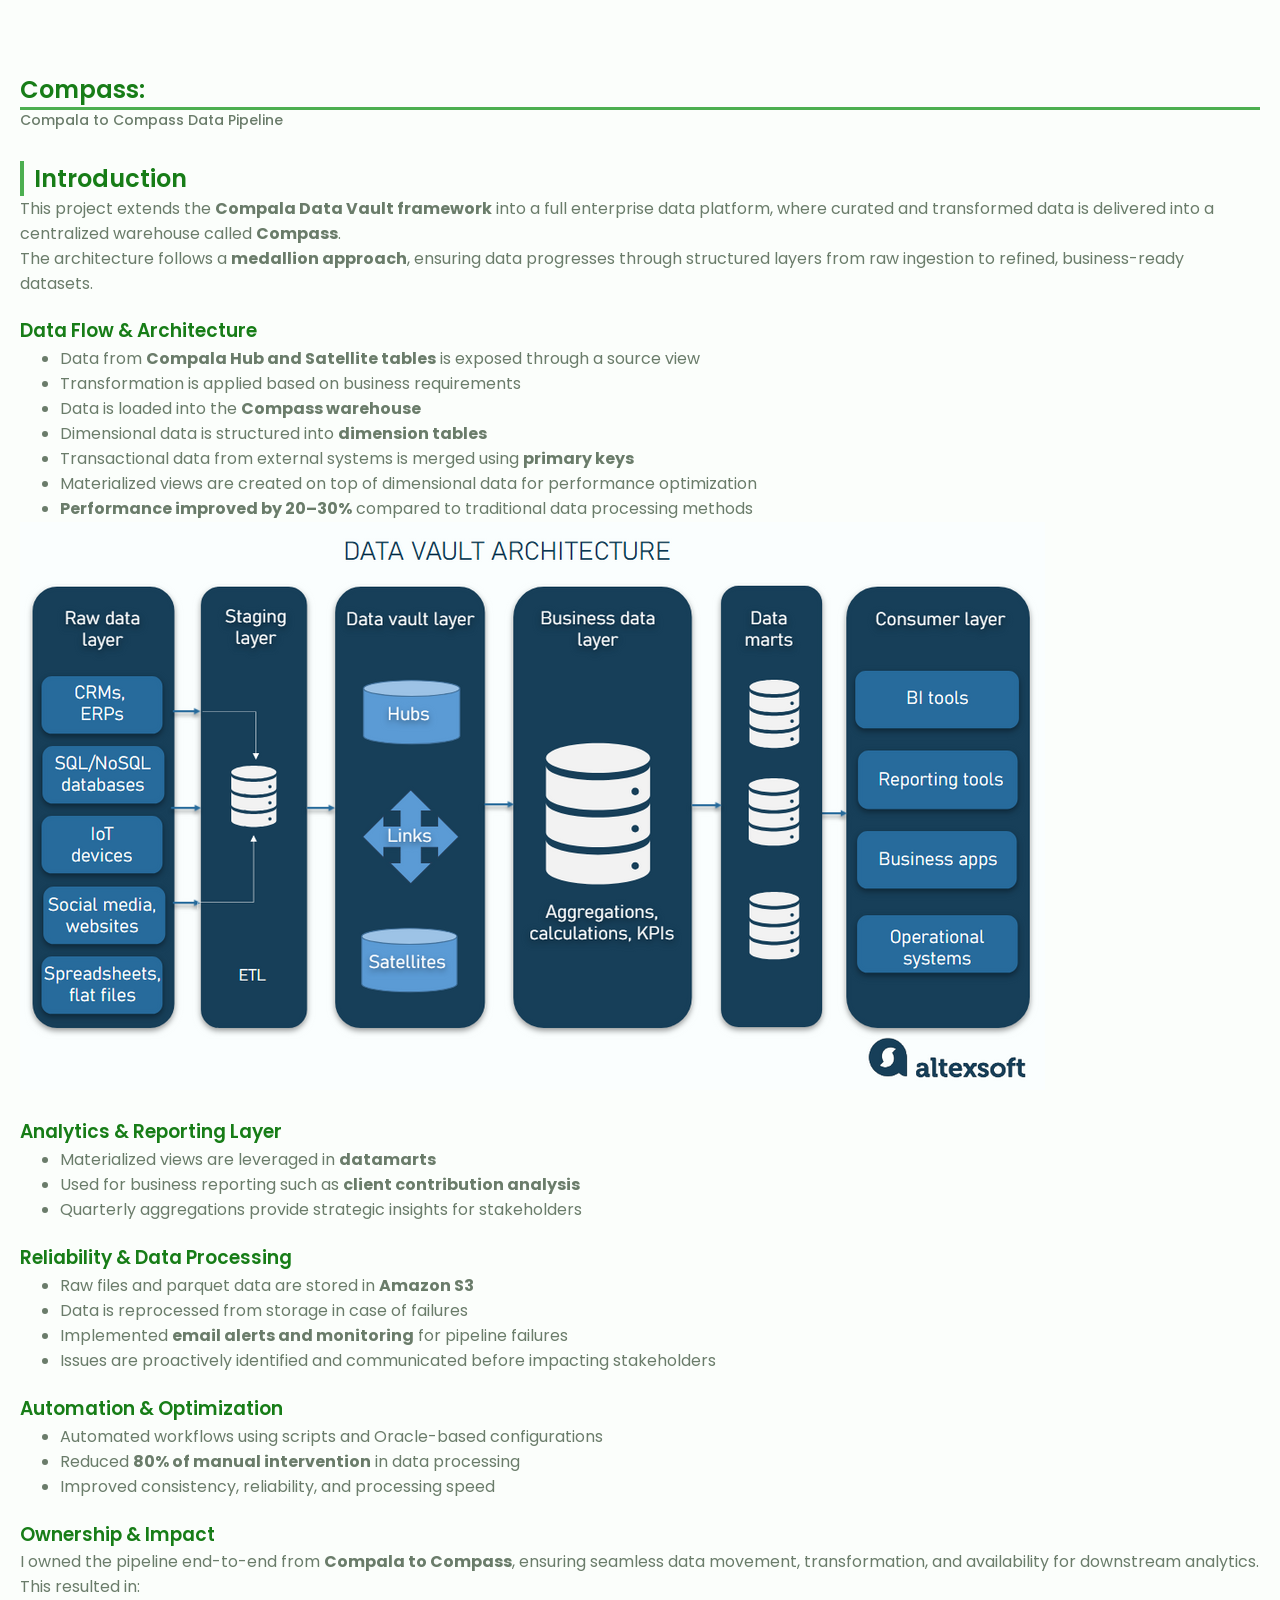
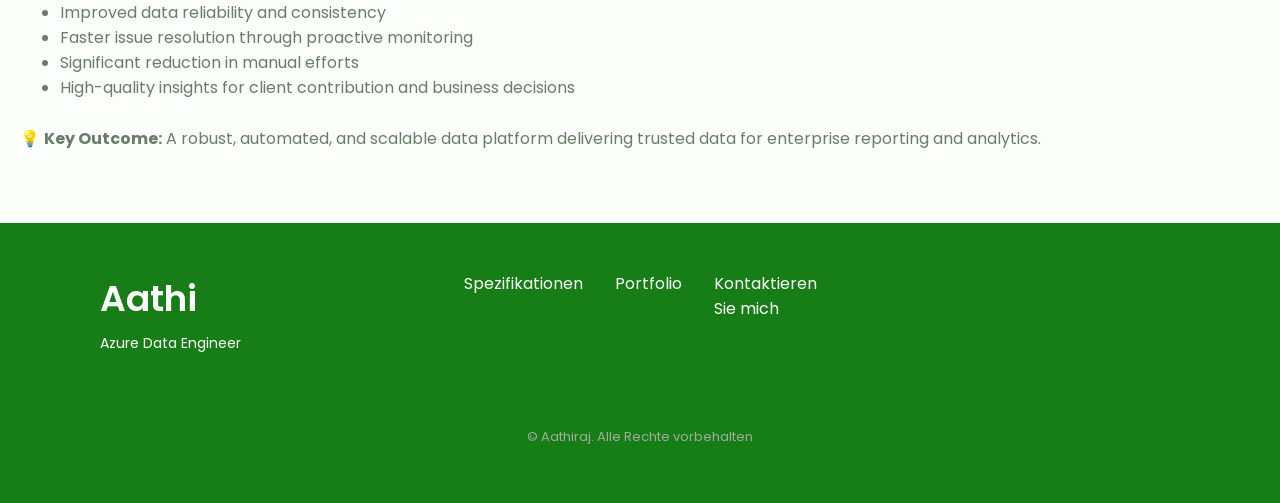
==== compass.html @ 7d958e1e "Add files via upload" ====
<!DOCTYPE html>
<html lang="en">
<head>
    <meta charset="UTF-8">
    <meta http-equiv="X-UA-Compatible" content="IE=edge">
    <meta name="viewport" content="width=device-width, initial-scale=1.0">
    <link rel="stylesheet" href="https://unicons.iconscout.com/release/v4.0.0/css/line.css">
    <link rel="stylesheet" href="https://cdnjs.cloudflare.com/ajax/libs/font-awesome/6.4.2/css/all.min.css" integrity="sha512-z3gLpd7yknf1YoNbCzqRKc4qyor8gaKU1qmn+CShxbuBusANI9QpRohGBreCFkKxLhei6S9CQXFEbbKuqLg0DA==" crossorigin="anonymous" referrerpolicy="no-referrer" />
    <link rel="stylesheet" href="contents/css/swiper-bundle.min.css">
    <link rel="stylesheet" href="contents/css/compala.css">
    <title>Willkommen an alle</title>
</head>
<body>
    <div class="compala_container">
        <section>
            <h1 class="home_title">Compass: <h5 class="home__subtitle">Compala to Compass Data Pipeline</h5></h1>
            <h2 class="compala_h2">Introduction</h2>
            <p>
                This project extends the <strong>Compala Data Vault framework</strong> into a full enterprise data platform, 
                where curated and transformed data is delivered into a centralized warehouse called <strong>Compass</strong>.
            </p>

            <p>
                The architecture follows a <strong>medallion approach</strong>, ensuring data progresses through structured layers 
                from raw ingestion to refined, business-ready datasets.
            </p>

            <h3>Data Flow & Architecture</h3>
            <ul class="compala_ul">
                <li>Data from <strong>Compala Hub and Satellite tables</strong> is exposed through a source view</li>
                <li>Transformation is applied based on business requirements</li>
                <li>Data is loaded into the <strong>Compass warehouse</strong></li>
                <li>Dimensional data is structured into <strong>dimension tables</strong></li>
                <li>Transactional data from external systems is merged using <strong>primary keys</strong></li>
                <li>Materialized views are created on top of dimensional data for performance optimization</li>
                <li><strong>Performance improved by 20–30%</strong> compared to traditional data processing methods</li>
            </ul>
            <img src="./contents/images/compass_img.png" alt="" srcset="">
            <h3>Analytics & Reporting Layer</h3>
            <ul class="compala_ul">
                <li>Materialized views are leveraged in <strong>datamarts</strong></li>
                <li>Used for business reporting such as <strong>client contribution analysis</strong></li>
                <li>Quarterly aggregations provide strategic insights for stakeholders</li>
            </ul>

            <h3>Reliability & Data Processing</h3>
            <ul class="compala_ul">
                <li>Raw files and parquet data are stored in <strong>Amazon S3</strong></li>
                <li>Data is reprocessed from storage in case of failures</li>
                <li>Implemented <strong>email alerts and monitoring</strong> for pipeline failures</li>
                <li>Issues are proactively identified and communicated before impacting stakeholders</li>
            </ul>

            <h3>Automation & Optimization</h3>
            <ul class="compala_ul">
                <li>Automated workflows using scripts and Oracle-based configurations</li>
                <li>Reduced <strong>80% of manual intervention</strong> in data processing</li>
                <li>Improved consistency, reliability, and processing speed</li>
            </ul>

            <h3>Ownership & Impact</h3>
            <p>
                I owned the pipeline end-to-end from <strong>Compala to Compass</strong>, ensuring seamless data movement, 
                transformation, and availability for downstream analytics. This resulted in:
            </p>
            <ul class="compala_ul">
                <li>Improved data reliability and consistency</li>
                <li>Faster issue resolution through proactive monitoring</li>
                <li>Significant reduction in manual efforts</li>
                <li>High-quality insights for client contribution and business decisions</li>
            </ul><br>

            <p>
                💡 <strong>Key Outcome:</strong> A robust, automated, and scalable data platform delivering trusted data for enterprise reporting and analytics.
            </p>
        </section>    
    </div>
    <footer class="footer">
        <div class="footer__bg">
            <div class="footer__container container grid">
                <div>
                    <h1 class="footer__title">Aathi</h1>
                    <span class="footer__subtitle">Azure Data Engineer</span>
                </div>
                <ul class="footer__links">
                    <li>
                        <a href="#services" class="footer__link">Spezifikationen</a>
                    </li>
                    <li>
                        <a href="#portfolio" class="footer__link">Portfolio</a>
                    </li>
                    <li>
                        <a href="#contact" class="footer__link">Kontaktieren Sie mich </a>
                    </li>
                </ul>
                <div class="footer__socials">
                    <a href="https://www.facebook.com/profile.php?id=100008416260749" target="_blank" class="footer__social">
                        <i class="uil uil-facebook-f"></i>
                    </a>
                    <a href="https://www.instagram.com/t._.e._.d.__.d._.y/?igshid=NTc4MTIwNjQ2YQ" target="_blank" class="footer__social">
                        <i class="uil uil-instagram"></i>                        
                    </a>
                    <a href="https://www.linkedin.com/in/aathi-raj-h-8255a71b0/" target="_blank" class="footer__social">
                        <i class="uil uil-linkedin"></i>                            
                    </a>
                    <a href="https://github.com/Aathi-Raj-H" target="_blank" class="footer__social">
                        <i class="uil uil-github"></i>                            
                    </a>
                </div>                
            </div>
            <p class="footer__copy">&#169; Aathiraj. Alle Rechte vorbehalten</p>
        </div>
    </footer>
    
    <a href="#" class="scrollup show-scroll" id="scroll-up">
        <i class="uil uil-arrow-up scrollup__icon"></i>
    </a>


    <script src="contents/js/swiper-bundle.min.js"></script>
    <script src="contents//js/index.js"></script>
    
    <script>
        
    </script>
    
</body>
</html>
---- contents/css/compala.css ----
@import url('https://fonts.googleapis.com/css2?family=Poppins:wght@400;500;600&display=swap');

:root{
    --header-height: 3rem;
    --hue-color: 120 ;

    --first-color: hsl(var(--hue-color),69%,29%);
    --first-color-second: hsl(var(--hue-color),69%,29%) ;
    /* --first-color: hsl(var(--hue-color),69%,29%); */
    /* --first-color-second: hsl(var(--hue-color),69%,61%) ; */
    --first-color-alt: hsl(var(--hue-color),57%,53%) ;
    --first-color-lighter: hsl(var(--hue-color),92%,85%);
    --title-color: hsl(var(--hue-color),8%,15%);
    --text-color: hsl(var(--hue-color),8%,45%);
    --text-color-light: hsl(var(--hue-color),8%,65%);
    --input-color: hsl(var(--hue-color),70%,96%);
    --body-color: hsl(var(--hue-color),60%,99%);
    --container-color: #fff ;
    --scroll-bar-color:hsl(var(--hue-color),12%,90%);
    --scroll-thumb-color:hsl(var(--hue-color),12%,80%);

    --body-font: 'Poppins', sans-serif;

    --big-font-size: 2rem ;
    --h1-font-size: 1.5rem;
    --h2-font-size: 1.25rem;
    --h3-font-size: 1.125rem;
    --normal-font-size: .938rem;
    --small-font-size: .813rem;
    --smaller-font-size: .75rem;

    --font-medium: 500;
    --font-semi-bold: 600;


    --mb-0-25: .25rem;
    --mb-0-5: .5rem;
    --mb-0-75: .75rem;
    --mb-1: 1rem;
    --mb-1-5: 1.5rem;
    --mb-2: 2rem;
    --mb-2-5: 2.5rem;
    --mb-3: 3rem;


    --z-tooltip: 10;
    --z-fixed: 100 ;
    --z-modal: 1000; 
}


@media screen and (min-width: 968px) {
    :root{
        --big-font-size: 3rem ;
        --h1-font-size: 2.25rem;
        --h2-font-size: 1.5rem;
        --h3-font-size: 1.25rem;
        --normal-font-size: 1rem;
        --small-font-size: .875rem;
        --smaller-font-size: .813rem;
    }  
}

body.dark-theme{
    
    --first-color-second: hsl(var(--hue-color),30%,8%) ;
    --title-color: hsl(var(--hue-color),8%,95%);
    --text-color: hsl(var(--hue-color),8%,75%);
    --input-color: hsl(var(--hue-color),29%,16%);
    --body-color: hsl(var(--hue-color),28%,12%);
    --container-color: hsl(var(--hue-color),29%,16%);
    --scroll-bar-color:hsl(var(--hue-color),12%, 48%);
    --scroll-thumb-color:hsl(var(--hue-color),12%, 36%);
}

.nav__btns{
    display: flex;
    align-items: center;
}
.change-theme{
    font-size: 1.25rem;
    color: var(--title-color);
    margin-right: var(--mb-1);
    cursor: pointer;
}
.change-theme:hover{
    color: var(--first-color);
}

*{
    box-sizing: border-box;
    padding: 0;
    margin: 0;
    user-select: none;
}

html{
    scroll-behavior: smooth;
}
body{
    margin: 0 0 var(--header-height) 0;
    font-family: var(--body-font);
    font-size: var(--normal-font-size);
    background-color: var(--body-color);
    color:var(--text-color);
}

h1,h2,h3,h4{
    color: var(--title-color);
    font-weight: var(--font-semi-bold);
}

ul{
    list-style-type: none;
}
a{
    text-decoration: none;
}
img{
    max-width: 100%;
    height: auto;

}

.section{
    padding: 0rem 0 4rem;
}

.section__title{
    font-size: var(--h1-font-size);
}
.section__title:hover{
    color: var(--first-color);
}
.section__subtitle{
    display: block;
    font-size: var(--small-font-size);
    margin-bottom: var(--mb-3);
}
.section__title,.section__subtitle{
    text-align: center;
}


.container{
    max-width: 1080px;
    margin-left: var(--mb-1-5);
    margin-right: var(--mb-1-5);
}
.grid{
    display: grid;
    gap:1.5rem;
}
.header{
    width: 100%;
    position: fixed;
    bottom: 0;
    left: 0;
    z-index: var(--z-fixed);
    background-color: var(--body-color) ;
}

.nav{
    max-width:1080px;
    height: var(--header-height);
    display: flex;
    justify-content: space-between;
    align-items: center;
}
.nav__logo, .nav__toggle{
    color: var(--title-color);
    font-weight: var(--font-medium);
}

.nav__logo:hover{
    color: var(--first-color);
}
.nav__toggle{
    font-size: 1.1rem;
    cursor: pointer;
}
.nav_toggle:hover{
    color: var(--first-color);
}
@media screen and (max-width: 767px) {
    .nav__menu{
        position: fixed;
        bottom: -100%;
        left: 0;
        width: 100%;
        background-color: var(--body-color);
        padding: 2rem 1.5rem 4rem;
        box-shadow: 0 -1px 4px rgba(0,0,0,.15);
        border-radius: 1.5rem 1.5rem 0 0;
        transition: .3s;
    }
    
}
.nav__list{
    grid-template-columns: repeat(3, 1fr);
    gap:2rem;
}
.nav__link{
    display: flex;
    flex-direction: column;
    align-items: center;
    font-size: var(--small-font-size);
    color: var(--title-color);
    font-weight: var(--font-medium);
}
.nav__link:hover{
    color:var(--first-color);
}
.nav__icon{
    font-size: 1.2rem;
}
.nav__close{
    position: absolute;
    right: 1.3rem;
    bottom: 0.5rem;
    font-size: 1.5rem;
    cursor: pointer;
    color: var(--first-color);
}
.nav__close:hover{
    color:var(--first-color-alt)
}

.show-menu{
    bottom: 0;
}
.active-link{
    color: var(--first-color);    
}
.scroll-header{
    box-shadow: 0 -2px 4px rgba(0,0,0,.15);
}
.home__container{
    gap: 1rem;
}
.home__content{
    grid-template-columns: .5fr 3fr;
    padding-top:3.5rem;
    align-items: center;
}

.home__social{
    display: grid;
    grid-template-columns: max-content;
    row-gap: 1rem;
}

.home__social-icon{
    font-size: 1.25rem;
    color: var(--first-color);
}
.home__social-icon:hover{
    color: var(--first-color-alt);
}
.home__blob{
    width: 100%;
    fill: var(--first-color);
}
.home__blob-img{
    width: 185px;
    width: 110%;
  height: 110%;
  object-fit: cover;
}

.home__data{
    grid-column: 1/3;
}
.home__title{
    font-size: var(--h2-font-size);
}
.home__subtitle{
    font-size: var(--small-font-size);
    color: var(--text-color);
    font-weight: var(--font-medium);
    margin-bottom: var(--mb-0-75);
}
.home__description{
    margin-bottom: var(--mb-2);
    /* font-size: 90%; */
    text-align: justify;
    /* word-spacing: -3px; */
}
.home__scroll{
    display: none;
}
.home__scroll-button{
    color: var(--first-color);
    transition: .3s;
}
.home__scroll-button:hover{
    transform: translateY(.25rem);
}
.home__scroll-mouse{
    font-size: 2rem;
}
.home__scroll-name{
    font-size: var(--small-font-size);
    color: var(--title-color);
    font-weight: var(--font-medium);
    margin-right: var(--mb-0-25);
}
.home__scroll-arrow{
    font-size: 1.25rem;
}




.compala_container {
        max-width: 100%;
        margin: auto;
        padding: 40px 20px;
        /* background: #fff; */
    }

    /* h1, h2, h3 {
        color: #1a1a1a;
    } */

    h1, h2, h3{
        color : var(--first-color);
    }

    .home_title{
        margin-top: 2rem;
        border-bottom: 3px solid #4CAF50;
    }

    h2 {
        margin-top: 30px;
        border-left: 4px solid #4CAF50;
        padding-left: 10px;
    }

    h3 {
        margin-top: 20px;
    }

    .highlight {
        background: #f1f1f1;
        padding: 10px;
        border-left: 4px solid #4CAF50;
        margin: 10px 0;
    }

    table {
        width: 100%;
        border-collapse: collapse;
        margin: 20px 0;
    }

    table, th, td {
        border: 1px solid #ddd;
    }

    th, td {
        padding: 10px;
        text-align: left;
    }

    th {
        background-color: #4CAF50;
        color: white;
    }

    code {
        /* background: #eee; */
        padding: 3px 6px;
        border-radius: 4px;
    }
    .compala_ul{
        list-style-type: disc;
        padding: 1px 40px;
    }
    .footer-note {
        margin-top: 40px;
        font-style: italic;
        color: #555;
    }

@media screen and (max-width: 550px) {
    table {
        font-size: small;
        /* width: 20%; */
        border-collapse: collapse;
        margin: 10px 0;
    }

    table, th, td {
        border: 1px solid #ddd;
    }

    th, td {
        padding: 5px;
        text-align: left;
    }

    th {
        background-color: #4CAF50;
        color: white;
    }

}

.button{
    display: inline-block;
    background-color: var(--first-color);
    color: #fff;
    padding: 1rem;
    border-radius: .5rem;
    font-weight: var(--font-medium);
}
.buttons:hover{
    background-color: var(--first-color-alt);
}
.button__icon{
    font-size: 1.25rem;
    margin-right: var(--mb-0-5);
    transition: .3s;
}
.button--flex{
    display: inline-flex;
    align-items: center;
}
.button--small{
    padding: 0.75rem 1rem;
}
.button--white{
    background-color: #fff;
    color: var(--first-color);
}
.button--white:hover{
    background-color: #fff;
}
.button--link{
    padding: 0;
    background-color: transparent;
    color: var(--first-color-alt);
}
.button--link:hover{
    background-color: transparent;
    color: var(--first-color-alt);
}

.about__img{
    height: 600px;
    width: 200px;
    border-radius: .5rem;
    justify-self: center;
    align-self: center;
}
.about__description{
    text-align: center;
    margin-bottom: var(--mb-2-5);
    /* font-size: 90%; */
}

.about__info{
    display: flex;
    justify-content: space-between;
    margin-bottom: var(--mb-2-5);
}
.about__info-title{
    font-size: var(--h2-font-size);
    font-weight:var(--font-semi-bold);
    color: var(--title-color);
}
.about__info-name{
    font-size:var(--smaller-font-size) ;
}
.about__info-title,.about__info-name{
    display: block;
    text-align: center;
}
.about__buttons{
    display: flex;
    flex-direction: column;
    align-items: center;
}



.skills__container{
    row-gap: 0;
}
.skills__header{
    display: flex;
    align-items:center;
    margin-bottom: var(--mb-2-5);
    cursor: pointer;
}
.skills__icon, .skills__arrow{
    font-size: 2rem;
    color: var(--first-color);
}
.skills__icon{
    margin-right: var(--mb-0-75);
}
.skills__title{
    font-size: var(--h3-font-size);
}
.skills__subtitle{
    font-size: var(--small-font-size);
    color: var(--text-color-light);
}
.skills__arrow{
    margin-left: auto;
    transition: .4s;
}
.skills__list{
    row-gap: 1.5rem;
    padding-left: 2.7rem;
}
.skills__title{
    display: flex;
    justify-content: space-between;
    margin-bottom: var(--mb-0-5);
}
.skills__name{
    font-size: var(--normal-font-size);
    font-weight: var(--font-medium);
}
.skills__name{
    font-size: var(--normal-font-size);
    font-weight: var(--font-medium);
}
.skills__bar, .skills__percentage{
    height: 5px;
    border-radius: .25rem;
}
.skills__bar{
    background-color: var(--first-color-lighter);
}
.skills__percentage{
    display: block;
    background-color: var(--first-color);
}
.skills__databricks{
    width: 90%;
}
.skills__adf{
    width: 80%;
}
.skills__js{
    width: 70%;
}
.skills__react{
    width: 70%;
}
.skills__excel{
    width: 70%;
}
.skills__node{
    width: 40%;
}
.skills__tableau{
    width: 70%;
}
.skills__python{
    width: 85%;
}
.skills__devops{
    width: 75%;
}
.skills__powerbi{
    width: 70%;
}
.skills__close .skills__list{
    height: 0;
    overflow: hidden;
}
.skills__open .skills__list{
    height: max-content;
    margin-bottom: var(--mb-2-5);
}
.skills__open .skills__arrow{
    transform:rotate(-180deg);
}


.qualification__tabs{
    display: flex;
    justify-content: center;
    /* margin-bottom: var(--mb-2); */
}

.qualification__button{
    font-size: var(--h3-font-size);
    font-weight: var(--font-medium);
    cursor: pointer;
}
.qualification__button:hover{
    color: var(--first-color);
}
.qualification__icon{
    font-size: 1.8rem;
    margin-right: var(--mb-0-25);
}
.qualification__data{
    display: grid;
    grid-template-columns: 1fr max-content 1fr;
    column-gap: 1.5rem;
}
.qualification__title{
    font-size: var(--normal-font-size);
    font-weight: var(--font-medium);
}
.qualification__subtitle{
    display: inline-block;
    font-size: var(--small-font-size);
    /* margin-bottom: var(--mb-1); */
}
.qualification__calendar{
    font-size: var(--smaller-font-size);
    color: var(--text-color-light);
}
.qualification__rounder{
    display: inline-block;
    width: 13px;
    height: 13px;
    background-color: var(--first-color);
    border-radius: 50%;
}
.qualification__line{
    display: block;
    width: 1px;
    height: 100%;
    background-color: var(--first-color);
    transform: translate(6px,-7px);
}


.services__container{
    gap: 1.5rem;
    grid-template-columns: repeat(2,1fr);
}

.services__content{
    position: relative;
    background-color:var(--container-color);
    padding: 3.5rem .5rem 1.25rem 1.5rem;
    border-radius: .25rem;
    box-shadow: 0 2px 4px rgba(0,0,0,.15);
    transition: .3s;
}
.services__content:hover{
    box-shadow: 0 4px 8px rgba(0,0,0,.15);
}

.services__icon{
    display: block;
    font-size: 1.5rem;
    color: var(--first-color);
    margin-bottom: var(--mb-1);
}
.services__title{
    font-size: var(--h3-font-size);
    margin-bottom: var(--mb-1);
    font-weight: var(--font-medium);
}
.services__button{
    cursor: pointer;
    font-size: var(--small-font-size);
}

.services__button:hover .button__icon{
    transform: translateX(.25rem);
}

.services__button_exp2{
    cursor: pointer;
    font-size: var(--small-font-size);
}

.services__button_exp2:hover .button__icon{
    transform: translateX(-.25rem);
}

.services__modal{
    position: fixed;
    top: 0;
    left: 0;
    right: 0;
    bottom: 0;
    background-color: rgba(0,0,0,.5);
    display: flex;
    align-items: center;
    justify-content: center;
    padding: 0 1rem;
    z-index: var(--z-modal);
    opacity: 0;
    visibility: hidden;
    transition: .3s;
}
.services__modal-content{
    position: relative;
    background-color:var(--container-color);
    padding: 1.5rem;
    border-radius: .5rem;
}
.services__modal-services{
    row-gap: 1rem;
}
.services__modal-service{
    display: flex;
}
.services__modal-title{
    font-size: var(--h3-font-size);
    font-weight: var(--font-medium);
    margin-bottom: var(--mb-1-5);
}
.services__modal-close{
    position: absolute;
    top: 1rem;
    right: 1rem;
    font-size: 1.5rem;
    color: var(--first-color);
    cursor: pointer;
}

.services__modal-icon{
    color: var(--first-color);
    margin-right: var(--mb-0-25);
}

.active-modal{
    opacity: 1;
    visibility: visible;
}


.portfolio__container{
    overflow: initial;

}
.portfolio__content{
    padding: 0 1.5rem;
}
.portfolio__img{
    width: 295px;
    height: 265px;
    border-radius: .5rem;
    justify-self: center;
}
.portfolio__title{
    font-size: var(--h3-font-size);
    margin-bottom: var(--mb-0-5);
}
.portfolio__description{
    margin-bottom: var(--mb-0-75);
    text-align: justify;
}
.portfolio__button:hover .button__icon{
    transform: translateX(.25rem);
}
.swiper-button-prev::after,
.swiper-button-next::after{
    content: '';
}
.swiper-portfolio-icon{
    font-size: 2rem;
    color: var(--first-color);
}
.swiper-button-prev{
    left: -.5rem;
}
.swiper-button-next{
    right: -.5rem;
}
.swiper-container-horizontal > .swiper-pagination-bullets{
    bottom: -2.5rem;
}
.swiper-pagination-bullet-active{
    background-color: var(--first-color);
}
.swiper-button-prev, .swiper-button-next, .swiper-pagination-bullet{
    outline: none;
}
.project{
    text-align: center;
}
.project__bg{
    background-color: var(--first-color);
    padding-top: 3rem;
}
.project__title{
    font-size:var(--h2-font-size);
    margin-bottom: var(--mb-0-75);
}
.project__description{
    margin-bottom: var(--mb-1-5);
}
.project__title, .project__description{
    color: #fff;
}

.project__img{
    width: 1000px;
    justify-self: right;
}




.testimonial__data, .testimonial__header{
    display: flex;
}
.testimonial__content{
    justify-content: space-between;
    margin-bottom: var(--mb-1);
}
.testimonial__img{
    width: 60px;
    height: 60px;
    border-radius: 50%;
    margin-right: var(--mb-0-75);
}
.testimonial__name{
    font-size: var(--h3-font-size);
    font-weight: var(--font-medium);
}

.testimonial__client{
    font-size: var(--small-font-size);
    color: var(--text-color-light);
}
.testimonial__description{
    margin-top: var(--mb-0-75);
    margin-bottom: var(--mb-2-5);
}
.testimonial__icon-star{
    color: var(--first-color);
}
.swiper-container .swiper-pagination-testimonial{
    bottom: 0;
}



.contact__container{
    row-gap: 3rem;
}
.contact__information{
    display: flex;
    margin-bottom: var(--mb-2);
}
.contact__icon{
    font-size: 1.5rem;
    color: var(--first-color);
    margin-right: var(--mb-0-75);
}
.contact__title{
    font-size: var(--h3-font-size);
    font-weight: var(--font-medium);
}
.contact__subtitle{
    font-style: var(--small-font-size);
    color: var(--text-color-light);
}
.contact__content{
    background-color: var(--input-color);
    border-radius: .5rem;
    padding: 0.75rem 1rem .25rem;
}
.contact__label{
    font-size: var(--smaller-font-size);
    color: var(--title-color);
}
.contact__input{
    width: 100%;
    background-color: var(--input-color);
    color: var(--text-color);
    font-family: var(--body-font);
    font-size: var(--normal-font-size);
    border: none;
    outline: none;
    padding: 0.25rem 0.5rem .5rem 0;
}


.footer{
    padding-top: 2rem;
}
.footer__container{
    row-gap: 3.5rem;
}
.footer__bg{
    background-color: var(--first-color);
    padding: 2rem 0 3rem;
}
.footer__title{
    font-size: var(--h1-font-size);
    margin-bottom: var(--mb-0-25);
}
.footer__subtitle{
    font-size: var(--small-font-size);
}
.footer__links{
    display: flex;
    flex-direction: column;
    row-gap: 1.5rem;
}
.footer__link:hover{
    color: var(--first-color-lighter);    
}
.footer__social{
    font-size: 1.25rem;
    margin-right: var(--mb-1-5);
}
.footer__social:hover{
    color: var(--first-color-lighter);
}
.footer__copy{
    font-size: var(--smaller-font-size);
    text-align: center;
    color: var(--text-color-light);
    margin-top: var(--mb-3);
}
.footer__title, .footer__subtitle, .footer__link, .footer__social{
    color: #fff;
}

.scrollup{
    position: fixed;
    right: 1rem;
    bottom: -20%;
    background-color: var(--first-color);
    opacity: .8;
    padding: 0 .3rem;
    border-radius: .4rem;
    z-index: var(--z-tooltip);
    transition: .4s;
}
.scroll:hover{
    background-color: var(--first-color-alt);
}
.scrollup__icon{
    font-size: 1.5rem;
    color: #fff;
}


.show-scroll{
    bottom: 5rem;
}

::-webkit-scrollbar{
    width: 0.6rem;
    background-color: var(--scroll-bar-color);
    border-radius: 5rem;
}
::-webkit-scrollbar-thumb{
    background-color: var(--scroll-thumb-color);
    border-radius: .5rem;
}
::-webkit-scrollbar-thumb:hover{
    background-color: var(--text-color-light);
}

@media screen and (max-width: 350px) {
    .container{
        margin-left: var(--mb-1);
        margin-right: var(--mb-1);
    }
    .nav__menu{
        padding: 2rem .25rem 4rem;
    } 
    .nav__list{
        column-gap: 0;
    }   
    .home__content{
        grid-template-columns: .25fr 3fr;
    }
    .home__blob{
        width: 250px;
    }
    .skills__title{
        font-size: var(--normal-font-size);
    }
    .qualification__data{
        gap: .5rem;
    }
    .services__container{
        grid-template-columns: max-content;
        justify-content: center;
    }
    .services__content{
        padding-right: 3.5rem;
    }
    .services__modal{
        padding: 0 .5rem;
    }
    .project__img{
        width: 200px;
    }
    .testimonial__data,.testimonial__header{
        flex-direction: column;
        align-items: center;
    }
    .testimonial__img{
        margin-right: 0;
        margin-bottom: var(--mb-0-25);
    }
    .testimonial__data, .testimonial__description{
        text-align: center;
    }
}

@media screen and (min-width:568px) {
    .home__content{
        grid-template-columns: max-content 1fr 1fr;
    }    
    .home__data{
        grid-column: initial;
    }
    .home__img{
        order: 1;
        justify-self: center;
    }
    /* .about__container,  */
    .skills__container, 
    .portfolio__content, 
    .project__container, 
    .contact__container, 
    .footer__container{
        grid-template-columns: repeat(2, 1fr);
    }
    .qualification__sections{
        display: grid;
        grid-template-columns: .6fr;
        justify-content: center;
    }
}

@media screen and (min-width:768px) {
    .container{
        margin-left: auto;
        margin-right: auto;
    }
    body{
        margin: 0;
    }
    .section{
        padding: 4rem 0 2.5rem;
    }
    .section__subtitle{
        /* margin-bottom: 1rem; */
    }
    .header{
        top: 0;
        bottom: initial;
    }
    .header, .main, .footer__container{
        padding: 0 1rem;
    }
    .nav{
        height: calc(var(--header-height) + 1.5rem);
        column-gap: 1rem;
    }
    .nav__icon, .nav__close, .nav__toggle{
        display: none;
    }
    .nav__list{
        display: flex;
        column-gap: 2rem;
    }
    .nav__menu{
        margin-left: auto;
    }
    .change-theme{
        margin: 0;
    }
    .home__container{
        row-gap: 5rem;
    }
    .home__content{
        padding: 4.5rem 0;
        column-gap: 2rem;
    }
    .home__blob{
        width: 350px;
    }
    .home__scroll{
        display: block;
        margin-top: -100px;
    }
    .home__scroll-button{
        margin-left: 3rem ;
    }
    .about__container{
        /* column-gap: 5rem; */
    }
    #aboubt{
        margin-top: -5%;
    }
    .about__img{
        width: 250px;
    }
    .about__description{
        text-align: justify;
    }
    .about__info{
        justify-content: space-between;
    }
    .about__buttons{
        justify-content: inherit;
    }
    .qualification__tabs{
        justify-content: center;
    }
    .qualification__button{
        margin: 0 var(--mb-1);
    }
    .qualification__sections{
        grid-template-columns: .5fr;
    }
    .services__container{
        grid-template-columns: repeat(2,418px );
        justify-content: center;
    }
    .services__icon{
        font-size: 2rem;
    }
    .services__content{
        padding: 6rem 0 2rem 2.5rem;
    }
    .services__modal-content{
        width: 450px;
    }
    .portfolio__img{
        width: 320px;
    }
    .portfolio__content{
        align-items: center;
    }
    .project{
        text-align: initial;
    }
    .project__bg{
        background:none;
    }
    .project__container{
        background-color: var(--first-color);
        border-radius: 1rem;
        padding: 3rem 0 0 2.5rem;
        grid-template-columns: 1fr 42%;
        column-gap: 3rem;
        overflow: hidden;
    }
    .project__data{
        padding-top: 0.8rem;
    }
    .footer__container{
        grid-template-columns: repeat(3,1fr );
    }
    .footer__bg{
        padding: 3rem 0 3.5rem;
    }
    .footer__links{
        flex-direction: row;
        column-gap: 2rem;
    }
    .footer__socials{
        justify-self: flex-end;
    }
    .footer__copy{
        margin-top: 4.5rem;
    }

}

@media screen and (min-width: 1024px) {
    .header, .main, .footer__container{
        padding: 0;
    }    
    .about__img{
        width: 350px;
    }
    .home__blob{
        width: 330px;
    }
    .home__social{
        transform: translateX(-6rem);
    }
    .about{
        margin-top: -5%;
    }
    .services__container{
        grid-template-columns: repeat(2, 408px);
    }
    .portfolio__content{
        column-gap: 5rem;
    }
    .swiper-portfolio-icon{
        font-size: 3.5rem;
    }
    .swiper-button-prev{
        left: -3.5rem;
    }
    .swiper-button-next{
        right: -3.5rem;
    }
    .swiper-container-horizontal > .swiper-pagination-bullets{
        bottom: -4.5rem;        
    }
    .contact_form{
        width: 460px;
    }
    .contact__inputs{
        grid-template-columns: repeat(2,1fr );
    }
}
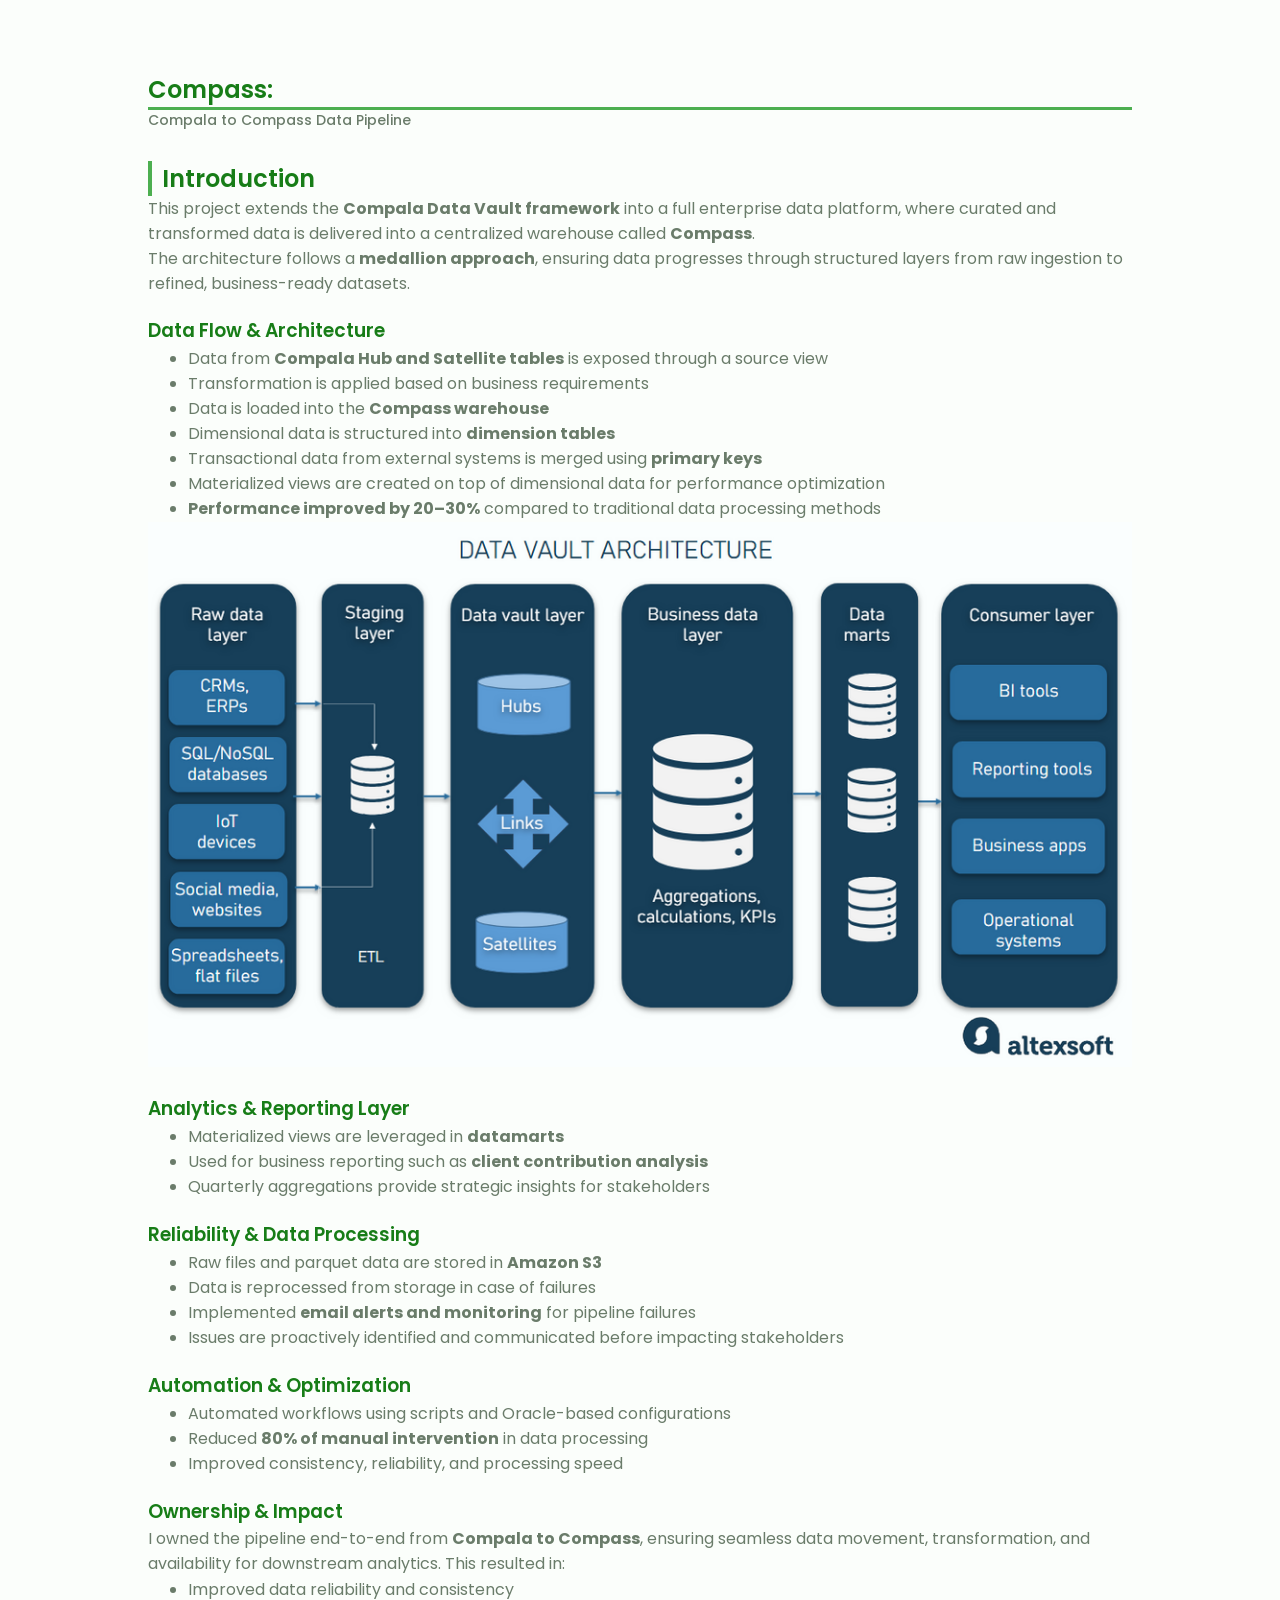
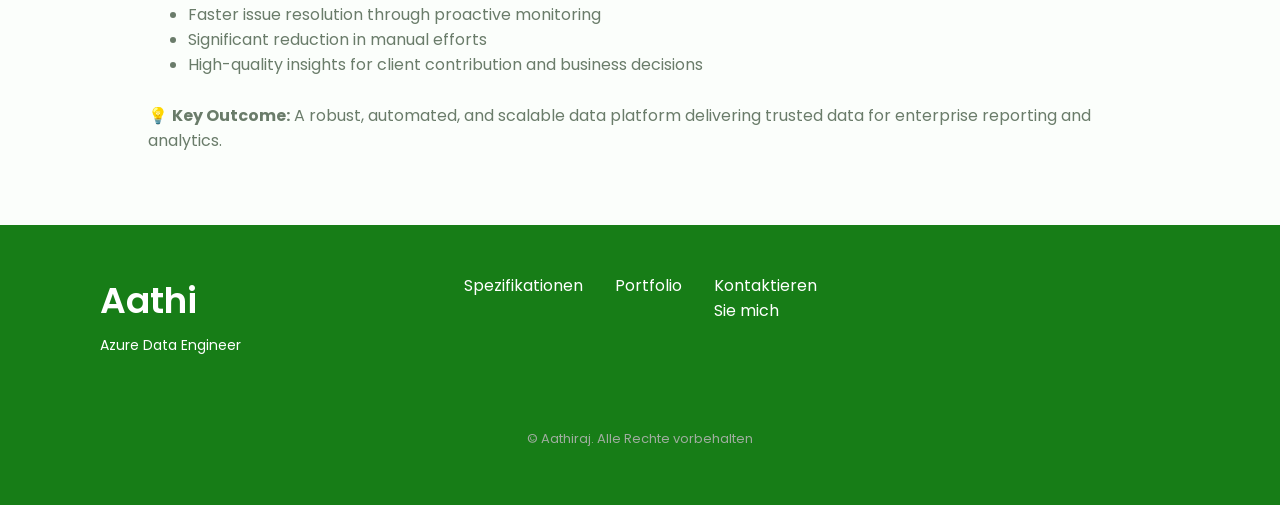
==== commit 2b4d3197: "Add files via upload" ====
--- a/compass.html
+++ b/compass.html
@@ -125,4 +125,4 @@
     </script>
     
 </body>
-</html>+</html>
--- a/contents/css/compala.css
+++ b/contents/css/compala.css
@@ -311,14 +311,22 @@
 
 
 
-
+@media screen and (min-width: 700px) {
+.compala_container {
+        max-width: 80%;
+        margin: auto;
+        padding: 40px 20px;
+        /* background: #fff; */
+    }
+}
+@media screen and (max-width: 700px) {
 .compala_container {
         max-width: 100%;
         margin: auto;
         padding: 40px 20px;
         /* background: #fff; */
     }
-
+}
     /* h1, h2, h3 {
         color: #1a1a1a;
     } */
@@ -377,7 +385,7 @@
     .compala_ul{
         list-style-type: disc;
         padding: 1px 40px;
-    }
+    }}
     .footer-note {
         margin-top: 40px;
         font-style: italic;
